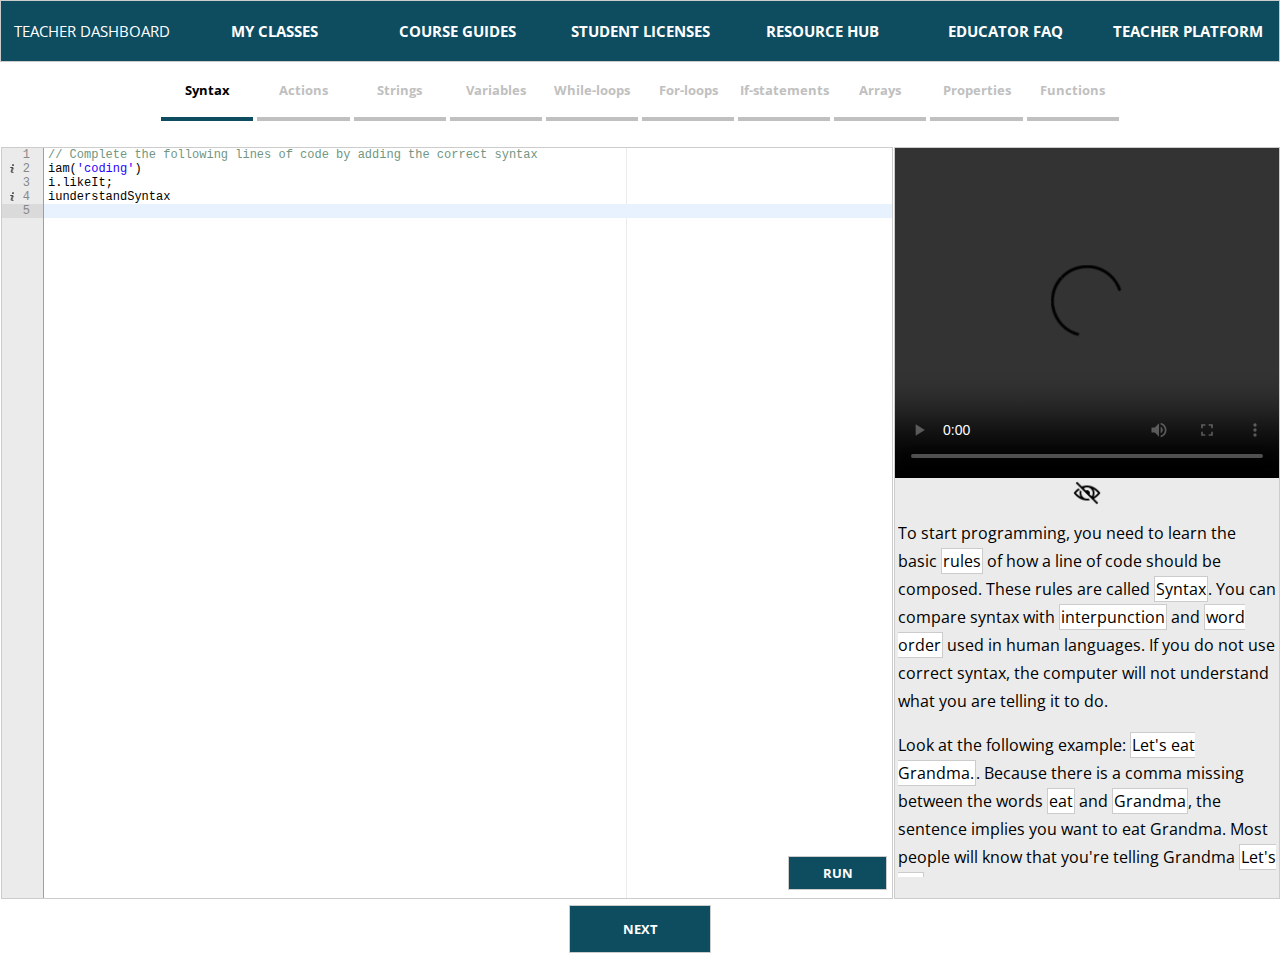
==== progress1.html @ 3fab7d5f "Nieuwe poging om online te gaan" ====
<!DOCTYPE html>
<html lang="en">
	<head>
		<meta charset="utf-8">
		
		<title>Lerarenplatform - CodeCombat</title>
		
		<script src="https://ajax.googleapis.com/ajax/libs/jquery/3.2.0/jquery.min.js"></script>
		<script src="js/main.js"></script>
		<script src="js/cookie.js"></script>
		
		<script src="js/src/ace.js" type="text/javascript" charset="utf-8"></script>
		
		<link rel="stylesheet" type="text/css" href="css/main.css">
		<link rel="stylesheet" type="text/css" href="css/progress.css">
		<link rel="stylesheet" type="text/css" href="https://fonts.googleapis.com/css?family=Open Sans">
	</head>
	
	<body>
		<header>
			<nav>
				<div class="navigation">
					<ul class="navUl">
						<li class="nav">Teacher Dashboard</li>
						<li class="nav"><a href="#">My Classes</a></li>
						<li class="nav"><a href="#">Course Guides</a></li>
						<li class="nav"><a href="#">Student Licenses</a></li>
						<li class="nav"><a href="#">Resource Hub</a></li>
						<li class="nav"><a href="#">Educator FAQ</a></li>
						<li class="nav"><a class="active" href="index.html">Teacher Platform</a></li>
					</ul>
				</div>
			</nav>
		</header>
		
		<div>
			<div class="container">			
				<ol class="progress-meter">
					<li class="progress-point"><a href="progress1.html" onclick="cookieObject.goProg(1, event)">Syntax</a></li>
					<li class="progress-point todo"><a href="progress2.html" onclick="cookieObject.goProg(2, event)">Actions</a></li>
					<li class="progress-point todo"><a href="progress3.html" onclick="cookieObject.goProg(3, event)">Strings</a></li>
					<li class="progress-point todo"><a href="progress4.html" onclick="cookieObject.goProg(4, event)">Variables</a></li>
					<li class="progress-point todo"><a href="progress5.html" onclick="cookieObject.goProg(5, event)">While-loops</a></li>
					<li class="progress-point todo"><a href="progress6.html" onclick="cookieObject.goProg(6, event)">For-loops</a></li>
					<li class="progress-point todo"><a href="progress7.html" onclick="cookieObject.goProg(7, event)">If-statements</a></li>
					<li class="progress-point todo"><a href="progress8.html" onclick="cookieObject.goProg(8, event)">Arrays</a></li>
					<li class="progress-point todo"><a href="progress9.html" onclick="cookieObject.goProg(9, event)">Properties</a></li>
					<li class="progress-point todo"><a href="progress10.html" onclick="cookieObject.goProg(10, event)">Functions</a></li>
				</ol>
			</div>
			
			<div class="extext">
				<video class="expanded" id="courseVideo" width="100%" height="330px" preload="metadata" controls>
					<source src="src/Syntax_1_eng.mp4" type="video/mp4">
				</video>
				
				<input id="heightButton" type="button" onclick="changeHeight()">
				<div id="popup">Hide</div>
				
				<div class="textdiv">
					<div class="text">
						<p>To start programming, you need to learn the basic <span class="highlighted">rules</span> of how a line of code should be composed. These rules are called <span class="highlighted">Syntax</span>. You can compare syntax with <span class="highlighted">interpunction</span> and <span class="highlighted">word order</span> used in human languages. If you do not use correct syntax, the computer will not understand what you are telling it to do.</p>
						
						<p>Look at the following example: <span class="highlighted">Let's eat Grandma.</span>. Because there is a comma missing between the words <span class="highlighted">eat</span> and <span class="highlighted">Grandma</span>, the sentence implies you want to eat Grandma. Most people will know that you're telling Grandma <span class="highlighted">Let's eat</span>, but a computer won't understand this.</p>
						
						<p>The transition from English to a programming language like JavaScript is not that hard. Take a look at the following sentence: <span class="highlighted">I move right.</span>. In JavaScript, the equivalent would be: <span class="highlighted">i.moveRight();</span>.</p>
						
						<p><span class="highlighted">i</span> is called the <span class="highlighted">object</span> of this example. It's the entity which represents the main character. The object is commonly written with <span class="highlighted">lower-case letters</span>. For convenience, we'll use i as the object throughout the following courses. <span class="highlighted">moveRight()</span> is called the <span class="highlighted">action</span>. It's literally an action, performed by the object. It's important to note the <span class="highlighted">parentheses</span> after the function. Inside these parentheses you would address information the object needs to know in order to perform the action. For example: <span class="highlighted">i.moveTo("John");</span>.</p>
						
						<p>We also see interpunction being used. The <span class="highlighted">dot .</span> is used to separate the object from the action. This way, the computer knows what words represent the object and the action. Lastly, we see the <span class="highlighted">semicolon ;</span>. This is used to tell the computer you've finished your sentence. Without it, the computer wouldn't understand where the sentence ends!</p>
						
						<p>Lastly, sometimes you want to write some <span class="highlighted">human language</span> in your code, as a <span class="highlighted">reminder</span> or to <span class="highlighted">explain</span> your code to someone else. You can do this by typing <span class="highlighted">//</span> , followed by the text you want to have there. The <span class="highlighted">//</span> tells the computer to <span class="highlighted">not execute</span> this line of code, because it's meant to be a <span class="highlighted">description</span>. These lines are often referred to as <span class="highlighted">comments</span>.</p>
						
						<p><b>Exercise:</b> Now it's your turn to try it out! Use the <span class="highlighted">editor</span> to your left to apply the correct <span class="highlighted">syntax</span> to the <span class="highlighted">prefilled text</span>.</p>
					</div>
				</div>
			</div>
			
			<div class="editor">
				<div id="editor" style="min-height: 750px; margin: 0;">// Complete the following lines of code by adding the correct syntax
iam('coding')
i.likeIt;
iunderstandSyntax
</div>
				<script>
					var editor = ace.edit("editor");
					
					editor.setTheme("ace/theme/eclipse");
					editor.session.setMode("ace/mode/javascript");
					editor.$blockScrolling = Infinity;
				</script>
				<button id="runCode" type="button" onclick="cookieObject.runCode(1)">Run</button>
			</div>
			
			<div id="popupComplete" class="modal">
			  <div class="modal-content">
				<span class="close">&times;</span>
				<h1>Congratulations!</h1>
				<img src="src/checkmark.gif" width="25%">
				<p>You have finished this course. Press "Next" to go to the next course.</p>
			  </div>
			</div>
			
			<div id="popupWrong" class="modal">
			  <div class="modal-content">
				<span class="close">&times;</span>
				<h1>Oh no!</h1>
				<p>Your answer is not correct...</p>
				<img src="src/wrong.png" width="25%">
				<p><b>Hint:</b> Check if you used the correct components and syntax, such as parentheses and semicolons.</p>
			  </div>
			</div>
			
			<div class="platform">
				<button id="next" type="button" onclick="cookieObject.goNext(1)">Next</button>
			</div>
		</div>
	</body>
</html>
---- css/main.css ----
/* Uiterlijk van de grote blauwe knoppen */
.platform #continue, .platform #previous, .platform #next, .platform #backToIndex, .editor #runCode {
	background-color: #0E4C60;
    float: left;
    border: none;
    outline: none;
    cursor: pointer;
    padding: 14px 16px;
    transition: 0.3s;
	font-family: 'Open Sans';
	color: white;
	text-transform: uppercase;
	font-weight: bold;
	width: 11.111111111111111111111111111111%;
}

.platform #continue:hover, .platform #previous:hover, .platform #next:hover, .platform #backToIndex:hover, .editor #runCode:hover {
    background-color: #FFFFFF;
	color: #000000;
}

/**************************************************************************************/


.navUl {
	list-style: none;
	padding-left: 0px;
	font-size: 0px;
}

.nav {
	display: inline-block;
	text-transform: uppercase;
	color: white;
	text-align: center;
	width: 14.285714285714285714285714285714%;
	font-size: 15px;
}

.nav a {
	display: block;
	text-decoration: none;
	color: white;
	padding: 20px 0;
	font-weight: bold;
    transition: 0.3s;
}

.nav a:hover {
	background-color: white;
	color: black;
}

.navigation {
    background-color: #0E4C60;
    border: 1px solid #ccc;
}

/**************************************************************************************/

#message {
	width: 50%;
	margin: auto;
	margin-bottom: 1%;
}

a {
	text-decoration: none;
	color: black;
}

body {
	margin: 0;
	font-family: 'Open Sans';
}

.platform #continue, .platform #backToIndex{
	display: block;
	float: none !important;
	margin: 1% auto;
    border: 1px solid #ccc;
}

.platform #previous, .platform #next {
	margin-top: 0.5%;
	display: inline-block;
	float: none !important;
    border: 1px solid #ccc;
}

video {
	display: block;
	margin: auto;
}

.extext {
	float: right;
    border: 1px solid #ccc;
	display: inline-block;
	height: 750px;
	width: 30%;
	background-color: #EBEBEB;
	text-align: center;
	color: black;
	position: relative;
}

.textdiv {
	position: absolute;
	top: 355px;
	right: 0;
	text-align: left;
	padding: 0 0.75%;
}

.text p {
	line-height: 1.75em;
}

.highlighted {
	background-color: white;
	padding: 1px;
	border: 1px solid #ccc;
	width: 90%;
}

.indent {
	margin-left: 4%;
}

.doubleIndent {
	margin-left: 8%;
}

#heightButton {
	background-image: url("[data-uri]");
	background-size: 100%;
	background-color: transparent;
	width: 30px;
	height: 30px;
	border-radius: 50%;
	border: none;
	outline: 0;
}

#popup {
	display: none;
	position: absolute;
	right: 220px;
	top: 335px;
	border: 1px solid black;
	padding: 3px;
	color: white;
	background-color: #0E4C60;
}

.editor {
	height: 750px;
	width: 69.5%;
	float: left;
    border: 1px solid #ccc;
	margin-left: 1px;
	position: relative;
}

#runCode {
	position: absolute;
	bottom: 1%;
	right: 0.5%;
	float: none;
	padding: 7px 8px !important;
    border: 1px solid #ccc !important;
	z-index: 100;
}

.platform {
	text-align: center;
	clear: both;
}

/**********************************************MODAL CSS*****************************************/
.modal {
	text-align: center;
    display: none;
    position: fixed;
    z-index: 1;
    left: 0;
    top: 0;
    width: 100%;
    height: 100%;
    overflow: auto;
    background-color: rgb(0,0,0);
    background-color: rgba(0,0,0,0.4);
}

.modal-content {
    background-color: #ffffff;
    margin: 15% auto;
    padding: 20px;
    border: 1px solid #888;
    width: 50%;
}

.close {
    color: #aaa;
    float: right;
    font-size: 28px;
    font-weight: bold;
}

.close:hover,
.close:focus {
    color: black;
    text-decoration: none;
    cursor: pointer;
}

/************************************************/

body {
	text-align: center;
}

.doneDiv {
	display: inline-block;
}

table {
	margin: auto;
	background-color: #EBEBEB;
}

table tr > td, th{
	text-align: left;
	padding-right: 1em;
	padding-left: 1em;
}

table tr td a {
	color: #0000EE;
}

table tr td a:hover {
	color: #25AFEE;
}

.whiteRow {
	background-color: white;
}

/* MEDIA QUERIES */
@media only screen and (max-width: 614px) {
	.extext {
		width: 100%;
	}
	
	.editor {
		width: 100%;
		margin: 2.5% 0 auto;
	}
	
	.nav {
		font-size: 7px;
	}
	
	.platform #previous, .platform #next {
		font-size: 8px;
	}
	
	.text p {
		font-size: 0.9em;
	}
}

@media only screen and (min-width: 615px) and (max-width: 759px) {
	.extext {
		width: 100%;
	}
	
	.editor {
		width: 100%;
		margin: 2.5% 0 auto;
	}
	
	.nav {
		font-size: 8px;
	}
	
	.platform #previous, .platform #next {
		font-size: 10px;
		padding: auto;
	}
	
	.text p {
		font-size: 0.9em;
	}
}

@media only screen and (min-width: 760px) and (max-width: 979px) {
	.extext {
		width: 29%;
	}
	
	.editor {
		width: 68.5%;
	}
	
	.nav {
		font-size: 10px;
	}
	
	.text p {
		font-size: 0.8em;
	}
}

@media only screen and (min-width: 980px) and (max-width: 1200px) {
	.extext {
		width: 29.5;
	}
	
	.editor {
		width: 69%;
	}
	
	.nav {
		font-size: 12px;
	}
	
	.text p {
		font-size: 0.9em;
	}
}
---- css/progress.css ----
.container {
  width: 80%;
  margin: 0 auto;
}

.progress-meter {
  padding: 0;
}

ol.progress-meter {
  padding-bottom: 9.5px;
  list-style-type: none;
}
ol.progress-meter li {
  display: inline-block;
  text-align: center;
  height: 36px;
  color: #0E4C60;
  font-weight: bold;
  width: 9%;
  font-size: 0.8em;
  border-bottom-width: 4px;
  border-bottom-style: solid;
}
ol.progress-meter li:before {
  position: relative;
  float: left;
  text-indent: 0;
  left: -webkit-calc(50% - 9.5px);
  left: -moz-calc(50% - 9.5px);
  left: -ms-calc(50% - 9.5px);
  left: -o-calc(50% - 9.5px);
  left: calc(50% - 9.5px);
}
ol.progress-meter li.done {
  font-size: 0.8em;
  text-indent: -19px;
}
ol.progress-meter li.done:before {
  content: "\2713";
  height: 19px;
  width: 19px;
  line-height: 21.85px;
  bottom: -28.175px;
  border: none;
  border-radius: 19px;
}
ol.progress-meter li.todo {
  font-size: 0.8em;
}
ol.progress-meter li.todo:before {
  font-size: 17.1px;
  bottom: -26.95px;
  line-height: 18.05px;
}
ol.progress-meter li.done {
  color: black;
  border-bottom-color: yellowgreen;
}
ol.progress-meter li.done:before {
  color: white;
  background-color: yellowgreen;
}
ol.progress-meter li.todo {
  border-bottom-color: silver;
}

ol.progress-meter li.todo a {
  color: silver !important;
}

ol.progress-meter li.todo:before {
  color: silver;
}

/* MEDIA QUERIES */

@media only screen and (max-width: 614px) {
	ol.progress-meter li {
		font-size: 0.3em;
	}
	
	ol.progress-meter li.todo {
		font-size: 0.3em;
	}
	
	ol.progress-meter li.done {
		font-size: 0.3em;
	}
}

@media only screen and (min-width: 615px) and (max-width: 759px) {
	ol.progress-meter li {
		font-size: 0.4em;
	}
	
	ol.progress-meter li.todo {
		font-size: 0.4em;
	}
	
	ol.progress-meter li.done {
		font-size: 0.4em;
	}
}

@media only screen and (min-width: 760px) and (max-width: 979px) {
	ol.progress-meter li {
		font-size: 0.5em;
	}
	
	ol.progress-meter li.todo {
		font-size: 0.5em;
	}
	
	ol.progress-meter li.done {
		font-size: 0.5em;
	}
}

@media only screen and (min-width: 980px) and (max-width: 1200px) {
	ol.progress-meter li {
		font-size: 0.7em;
	}
	
	ol.progress-meter li.todo {
		font-size: 0.7em;
	}
	
	ol.progress-meter li.done {
		font-size: 0.7em;
	}
}
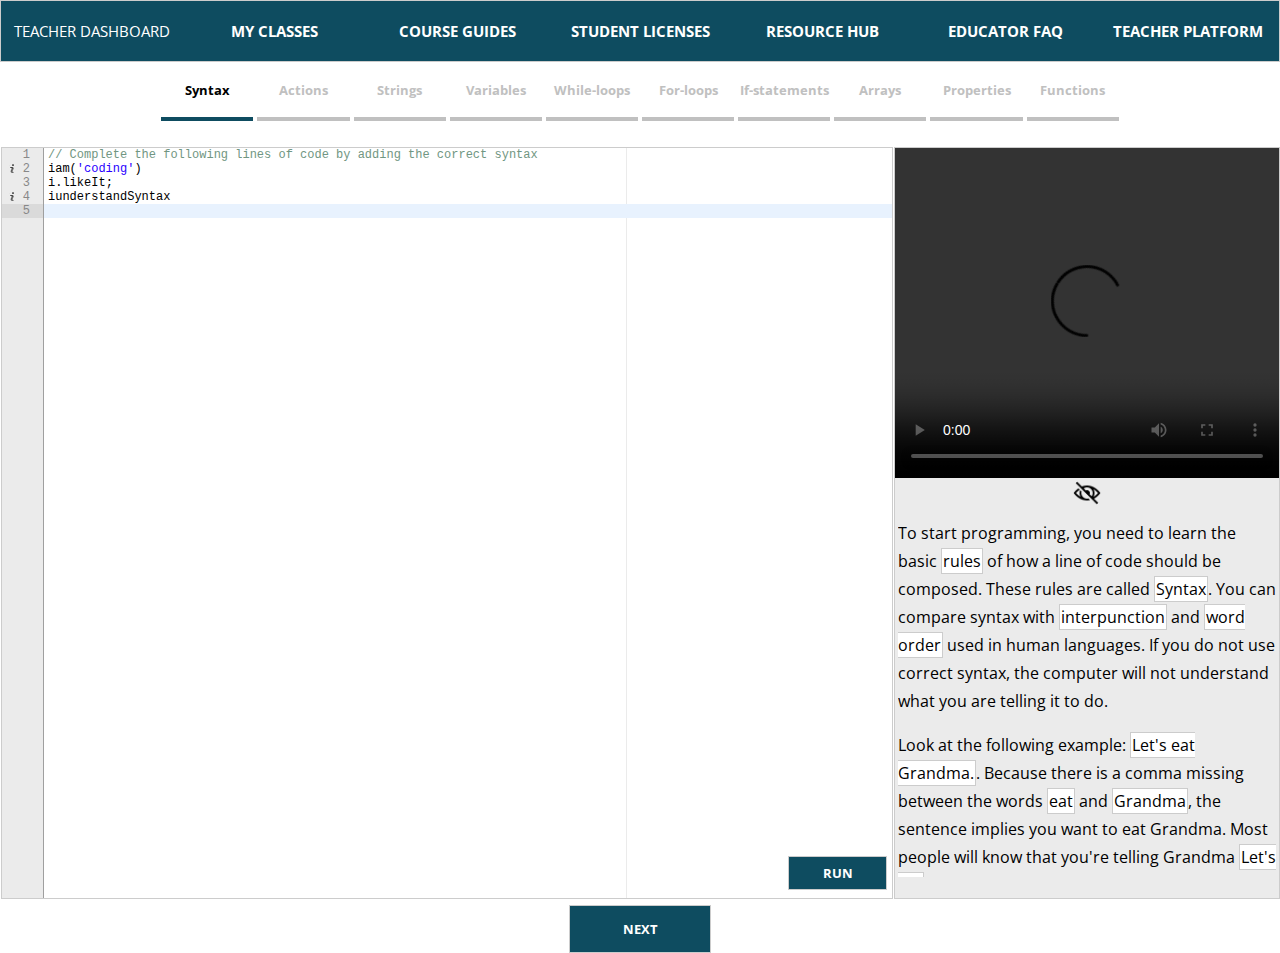
==== commit 70cc1788: "Forumlinks toegevoegd" ====
--- a/progress1.html
+++ b/progress1.html
@@ -72,6 +72,8 @@
 						<p>Lastly, sometimes you want to write some <span class="highlighted">human language</span> in your code, as a <span class="highlighted">reminder</span> or to <span class="highlighted">explain</span> your code to someone else. You can do this by typing <span class="highlighted">//</span> , followed by the text you want to have there. The <span class="highlighted">//</span> tells the computer to <span class="highlighted">not execute</span> this line of code, because it's meant to be a <span class="highlighted">description</span>. These lines are often referred to as <span class="highlighted">comments</span>.</p>
 						
 						<p><b>Exercise:</b> Now it's your turn to try it out! Use the <span class="highlighted">editor</span> to your left to apply the correct <span class="highlighted">syntax</span> to the <span class="highlighted">prefilled text</span>.</p>
+						
+						<p><b>Need more help?</b> Take a look at <a id="forumLink" href="https://discourse.codecombat.com/search?q=javascript%20syntax" target="_blank">the forums</a>.</p>
 					</div>
 				</div>
 			</div>
--- a/css/main.css
+++ b/css/main.css
@@ -69,6 +69,10 @@
 	color: black;
 }
 
+#forumLink {
+	color: blue !important;
+}
+
 body {
 	margin: 0;
 	font-family: 'Open Sans';
